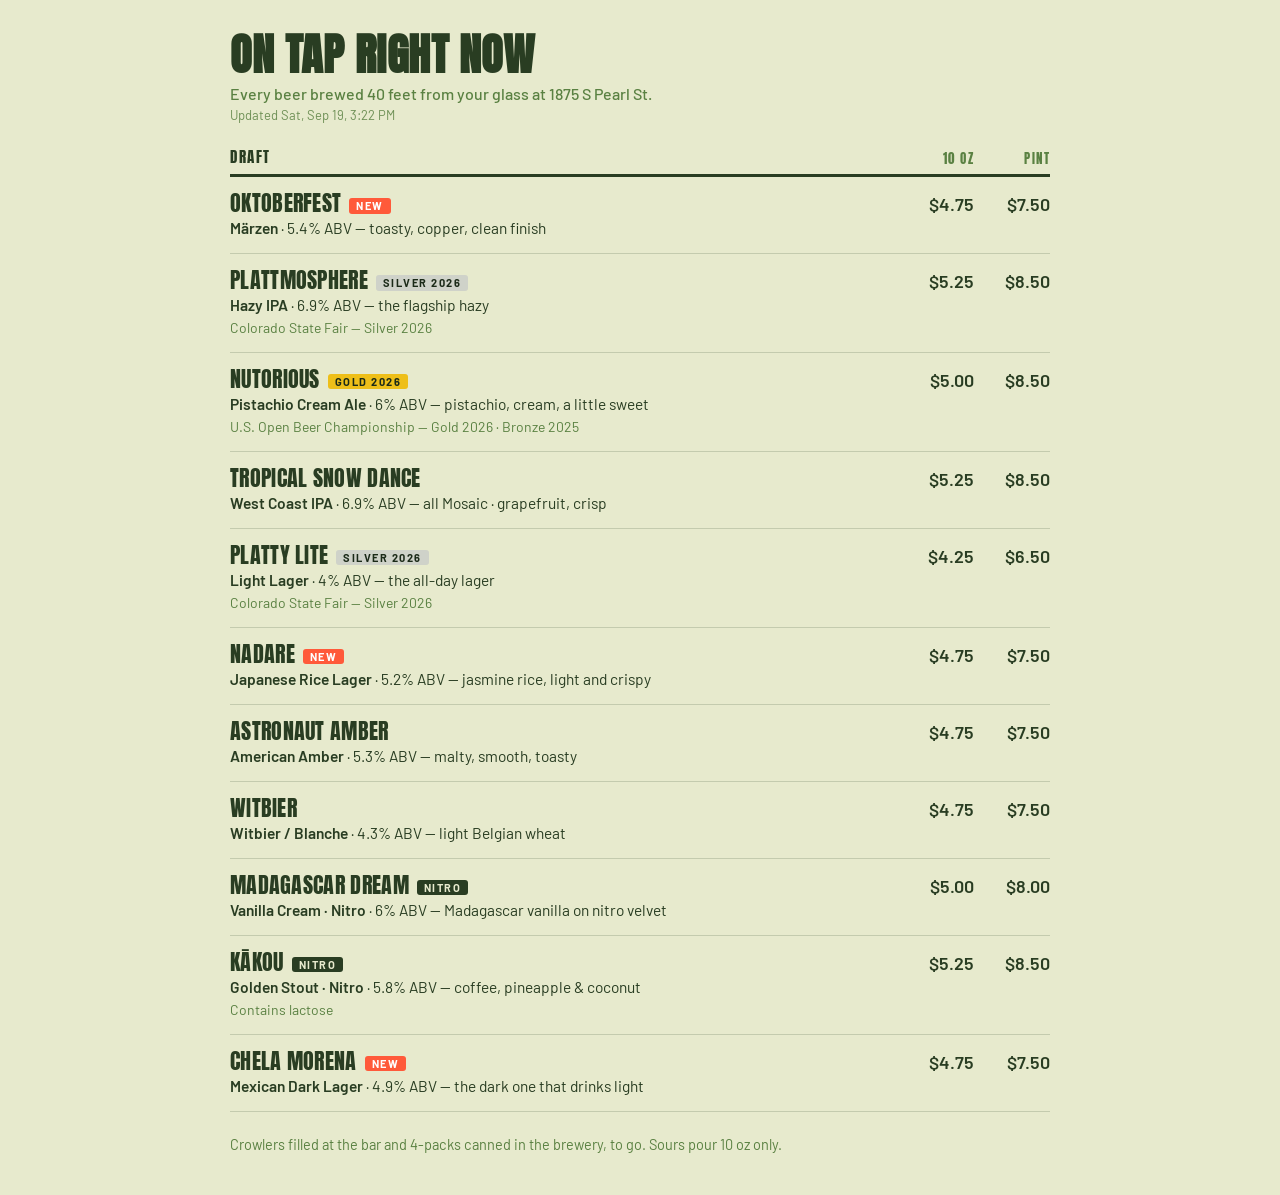
==== beerlist.html @ 05b72075 "site: beerlist.html - embeddable tap list for plattparkbrewing.com, reads beers.json" ====
<!DOCTYPE html><html lang="en"><head>
<meta charset="utf-8"><meta name="viewport" content="width=device-width, initial-scale=1">
<title>Platt Park Brewing Co. — On Tap</title>
<meta name="robots" content="noindex">
<!-- Embeddable tap list for plattparkbrewing.com. Reads beers.json — the same file the wall and the QR menu read.
     Never edit beer data here: edit beers.json (Computa / taps-admin).
     Options: ?embed (no outer padding, transparent page, posts its height to the parent for the iframe)
              ?bg=cream|transparent   ?title=0 hides the heading -->
<style>
@font-face{font-family:'Anton';src:url(fonts/anton.woff2) format('woff2');font-display:swap}
@font-face{font-family:'Barlow';font-weight:400;src:url(fonts/barlow-400.woff2) format('woff2');font-display:swap}
@font-face{font-family:'Barlow';font-weight:500;src:url(fonts/barlow-500.woff2) format('woff2');font-display:swap}
@font-face{font-family:'Barlow';font-weight:600;src:url(fonts/barlow-600.woff2) format('woff2');font-display:swap}
@font-face{font-family:'Barlow';font-weight:700;src:url(fonts/barlow-700.woff2) format('woff2');font-display:swap}
:root{--cream:#e7eacd;--forest:#293d22;--verm:#ff5a3a;--mustard:#eebf19;--olive:#5a8142;--ink:#1b2a18}
*{margin:0;padding:0;box-sizing:border-box}
html,body{background:var(--cream)}
body{color:var(--forest);font-family:Barlow,system-ui,sans-serif;padding:32px 5vw 40px;-webkit-font-smoothing:antialiased}
body.embed{padding:0;background:transparent}body.embed html{background:transparent}
body.bg-transparent{background:transparent}
.wrap{max-width:820px;margin:0 auto}
h1{font-family:Anton,Impact,sans-serif;font-size:clamp(30px,5vw,44px);letter-spacing:.5px;line-height:1;text-transform:uppercase;color:var(--forest)}
.sub{font-size:16px;color:var(--olive);margin:8px 0 4px;font-weight:500}
.updated{font-size:13px;color:var(--olive);opacity:.85;margin-bottom:22px}
.hd{display:grid;grid-template-columns:1fr 64px 64px;gap:12px;align-items:end;border-bottom:3px solid var(--forest);padding-bottom:6px;font-family:Anton,Impact,sans-serif;font-size:15px;letter-spacing:1.5px;text-transform:uppercase}
.hd span:nth-child(n+2){text-align:right;font-size:13px;color:var(--olive)}
.it{display:grid;grid-template-columns:1fr 64px 64px;gap:12px;align-items:start;padding:14px 0;border-bottom:1px solid rgba(41,61,34,.18)}
.it.kicked{opacity:.45}
.in{font-family:Anton,Impact,sans-serif;font-size:22px;letter-spacing:.3px;text-transform:uppercase;line-height:1.05}
.tag{display:inline-block;vertical-align:2px;margin-left:8px;font-family:Barlow,sans-serif;font-weight:700;font-size:11px;letter-spacing:1.5px;padding:2px 7px;border-radius:3px;color:var(--ink);background:var(--mustard)}
.tag.new{background:var(--verm);color:#fff}.tag.nitro{background:var(--forest);color:var(--cream)}.tag.last{background:transparent;color:var(--verm);border:1.5px solid var(--verm)}
.tag.gold{background:var(--mustard)}.tag.silver{background:#cfd2c9}.tag.bronze{background:#d59a63}
.id{font-size:15.5px;line-height:1.35;margin-top:4px;color:var(--forest)}
.id .st{font-weight:600}
.id.md{font-size:14px;color:var(--olive);margin-top:3px}
.ip{font-weight:600;font-size:18px;text-align:right;font-variant-numeric:tabular-nums;padding-top:2px}
.ip small{display:block;font-size:11px;font-weight:500;color:var(--olive);letter-spacing:1px;text-transform:uppercase}
.foot{margin-top:22px;font-size:14.5px;color:var(--olive);line-height:1.5}
.foot a{color:var(--forest);font-weight:600}
.err{padding:24px 0;font-size:16px}
@media (max-width:480px){.hd,.it{grid-template-columns:1fr 54px 54px;gap:8px}.in{font-size:19px}.ip{font-size:16px}}
</style></head>
<body>
<div class="wrap">
  <h1 id="ttl">On tap right now</h1>
  <div class="sub">Every beer brewed 40 feet from your glass at 1875 S Pearl St.</div>
  <div class="updated" id="upd">&nbsp;</div>
  <div class="hd"><span>Draft</span><span>10 oz</span><span>Pint</span></div>
  <div id="rows"><div class="err">Loading the tap list…</div></div>
  <div class="foot" id="foot">Crowlers filled at the bar and 4-packs canned in the brewery, to go. Sours pour 10 oz only.</div>
</div>
<script>
(function(){
  var q = new URLSearchParams(location.search);
  var EMBED = q.has('embed');
  if (EMBED) document.body.classList.add('embed');
  if (q.get('bg') === 'transparent') document.body.classList.add('bg-transparent');
  if (q.get('title') === '0') { document.getElementById('ttl').style.display = 'none'; }
  var SRC = (q.get('src') && /^https:\/\/plattpark\.github\.io\//.test(q.get('src'))) ? q.get('src') : 'beers.json';

  var esc = function(t){ return String(t == null ? '' : t).replace(/[&<>"]/g, function(c){ return {'&':'&amp;','<':'&lt;','>':'&gt;','"':'&quot;'}[c]; }); };
  var money = function(n){ if (n == null || n === '') return ''; var v = Number(n); if (isNaN(v)) return esc(n); return '$' + v.toFixed(2); };   /* two decimals always: the columns line up */
  var cap = function(t){ t = String(t || ''); return t.charAt(0).toUpperCase() + t.slice(1); };

  /* medals — same policy as the wall and the menu: beers.json "medals":[{comp, level, year, show}]
     show wall|menu -> printed here with the full competition name; show site -> never printed on a menu */
  var COMP = {'us open':'U.S. Open Beer Championship','state fair':'Colorado State Fair','gabf':'Great American Beer Festival','world beer cup':'World Beer Cup','brewers cup':'Colorado Brewers Cup'};
  var RANK = {gold:3, silver:2, bronze:1};
  var YEAR = new Date().getFullYear();
  var medals = function(b){
    if (Array.isArray(b.medals)) return b.medals.filter(function(m){ return m && m.level && (m.show || 'wall') !== 'site'; });
    if (b.medal) return [{comp: String(b.medalText || '').replace(/\s*(gold|silver|bronze)\s*/i, ' ').trim(), level: String(b.medal).toLowerCase(), year: b.medalYear || null, show: 'wall'}];
    return [];
  };
  var byRank = function(a, c){ return (RANK[c.level] || 0) - (RANK[a.level] || 0) || (c.year || 0) - (a.year || 0); };
  var wallMedal = function(b){ var ms = medals(b).filter(function(m){ return (m.show || 'wall') === 'wall' && (!m.year || YEAR - m.year <= 2); }); return ms.sort(byRank)[0] || null; };
  var medalLine = function(b){
    var ms = medals(b); if (!ms.length) return '';
    var groups = {}, order = [];
    ms.forEach(function(m){ var k = String(m.comp || '').toLowerCase(); if (!groups[k]) { groups[k] = []; order.push(k); } groups[k].push(m); });
    return order.map(function(k){
      var list = groups[k].slice().sort(function(a, c){ return (c.year || 0) - (a.year || 0) || byRank(a, c); });
      return esc(COMP[k] || cap(k)) + ' — ' + list.map(function(m){ return cap(m.level) + (m.year ? ' ' + m.year : ''); }).join(' · ');
    }).join(' · ');
  };

  var isNitro = function(b){ return b.nitro === true || /nitro/i.test(b.style || ''); };
  var isNew = function(b){
    if (b.tappedOn) { var d = (Date.now() - new Date(b.tappedOn).getTime()) / 864e5; return d >= 0 && d <= 3; }
    return typeof b.tappedDaysAgo === 'number' && b.tappedDaysAgo <= 3;
  };
  var isKicked = function(b){ return b.kicked === true || b.status === 'kicked' || b.status === 'sold out' || b.sold_out === true || b.off === true; };
  var isLast = function(b){ return b.lastKeg === true || b.last_keg === true || /last keg/i.test(b.sash || ''); };

  var row = function(b){
    var tags = '';
    var wm = wallMedal(b);
    if (wm) tags += '<span class="tag ' + esc(wm.level) + '">' + esc(String(wm.level).toUpperCase()) + (wm.year ? ' ' + esc(wm.year) : '') + '</span>';
    if (isNitro(b)) tags += '<span class="tag nitro">NITRO</span>';
    if (isNew(b) && !isKicked(b)) tags += '<span class="tag new">NEW</span>';
    if (isLast(b) && !isKicked(b)) tags += '<span class="tag last">LAST KEG</span>';
    if (isKicked(b)) tags += '<span class="tag last">KICKED</span>';
    var d = [];
    if (b.style) d.push('<span class="st">' + esc(b.style) + '</span>');
    if (b.abv) d.push(esc(b.abv) + '% ABV');
    var line = d.join(' · ');
    if (b.note) line += (line ? ' — ' : '') + esc(b.note);
    var ml = medalLine(b);
    var adj = Array.isArray(b.adjuncts) && b.adjuncts.length ? '<div class="id md">Contains ' + esc(b.adjuncts.join(', ')) + '</div>' : '';
    var p10 = b.sour ? '<span class="ip">' + money(b.price10) + '<small>10 oz only</small></span><span class="ip"></span>'
                     : '<span class="ip">' + money(b.price10) + '</span><span class="ip">' + money(b.price) + '</span>';
    return '<div class="it' + (isKicked(b) ? ' kicked' : '') + '"><div><div class="in">' + esc(b.name) + tags + '</div>' +
           (line ? '<div class="id">' + line + '</div>' : '') + (ml ? '<div class="id md">' + ml + '</div>' : '') + adj + '</div>' + p10 + '</div>';
  };

  var when = function(d){
    var t = d && (d.updated || d.updatedAt); if (!t) return '';
    var dt = new Date(t); if (isNaN(dt)) return '';
    try { return 'Updated ' + new Intl.DateTimeFormat('en-US', {timeZone:'America/Denver', weekday:'short', month:'short', day:'numeric', hour:'numeric', minute:'2-digit'}).format(dt); } catch (e) { return ''; }
  };

  var post = function(){ if (!EMBED || !window.parent || window.parent === window) return;
    try { window.parent.postMessage({ppbc: 'beerlist', height: document.documentElement.scrollHeight}, '*'); } catch (e) {} };

  var render = function(d){
    var el = document.getElementById('rows');
    var beers = (d && d.beers || []).filter(function(b){ return b && b.name; });
    if (!beers.length) { el.innerHTML = '<div class="err">The tap list is being updated — check back in a minute, or ask at the bar.</div>'; return; }
    el.innerHTML = beers.map(row).join('');
    document.getElementById('upd').textContent = when(d) || '';
    post();
  };

  var load = function(){
    fetch(SRC + (SRC.indexOf('?') > -1 ? '&' : '?') + 't=' + Date.now(), {cache: 'no-store'})
      .then(function(r){ if (!r.ok) throw 0; return r.json(); })
      .then(render)
      .catch(function(){ var el = document.getElementById('rows'); if (!el.querySelector('.it')) el.innerHTML = '<div class="err">The tap list is taking a moment. <a href="https://plattpark.github.io/liveboard/menu.html">Open the full menu</a>.</div>'; });
  };
  load();
  setInterval(load, 5 * 60 * 1000);           /* same cadence as the wall: a beer kicked at the bar is gone from the site within minutes */
  window.addEventListener('load', post); window.addEventListener('resize', post);
  if (document.fonts && document.fonts.ready) document.fonts.ready.then(post);
})();
</script>
</body></html>
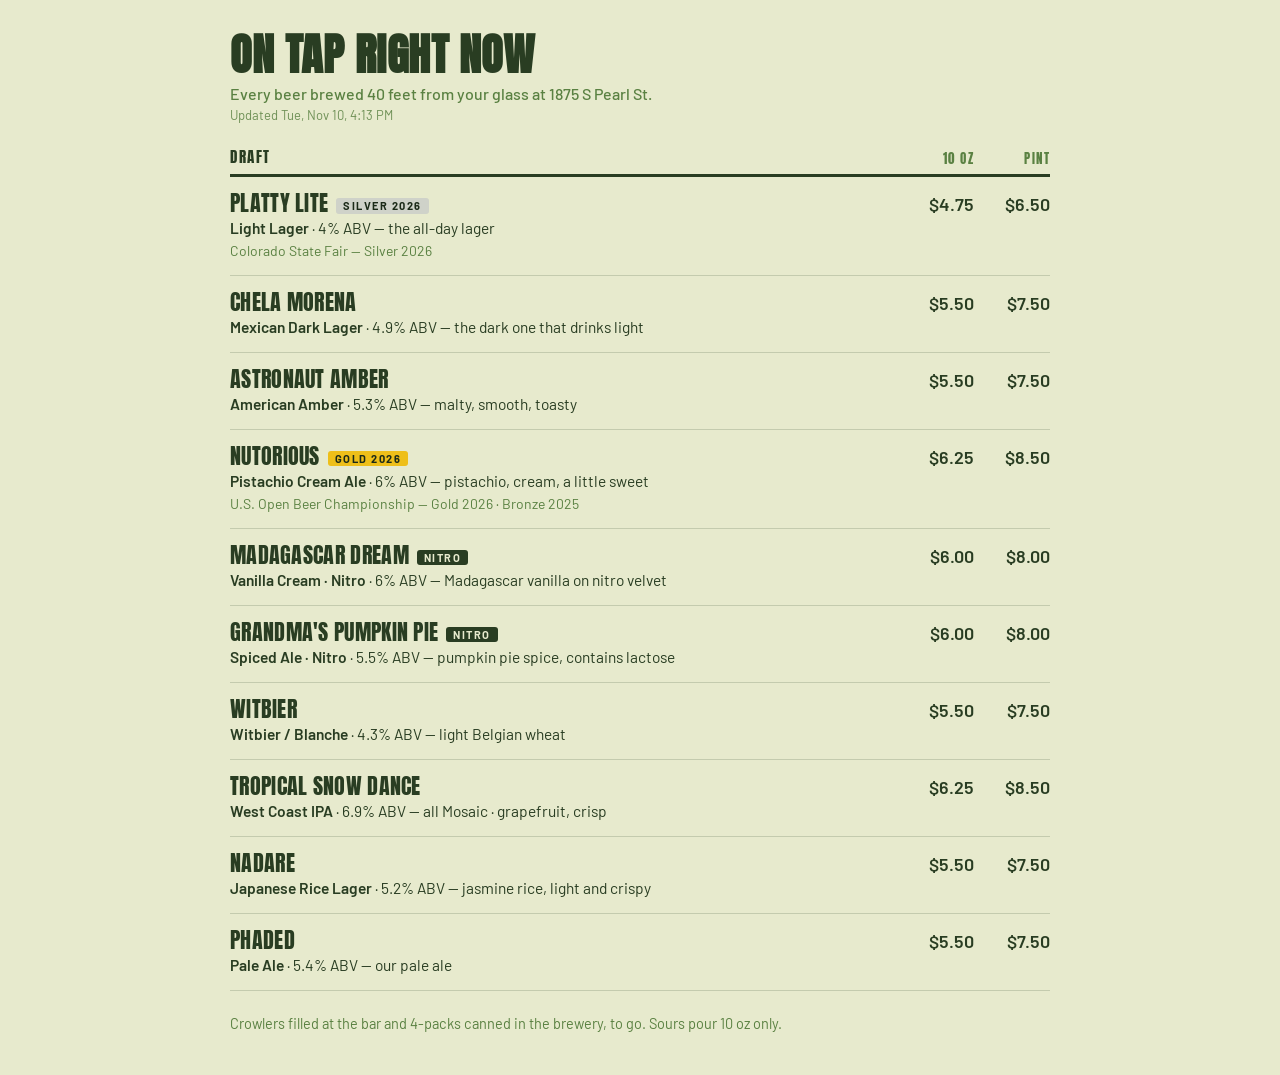
==== commit 8b39bcd9: "menu: Nov 10 changes, phone layout, tap list NEW rule Veggie Slopper, Pearl Street Chop in, Greek sa" ====
--- a/beerlist.html
+++ b/beerlist.html
@@ -86,8 +86,9 @@
 
   var isNitro = function(b){ return b.nitro === true || /nitro/i.test(b.style || ''); };
   var isNew = function(b){
-    if (b.tappedOn) { var d = (Date.now() - new Date(b.tappedOn).getTime()) / 864e5; return d >= 0 && d <= 3; }
-    return typeof b.tappedDaysAgo === 'number' && b.tappedDaysAgo <= 3;
+    // same rule as the wall: NEW for the first week after Computa stamps tappedAt
+    var t = b.tappedAt || b.tappedOn; if (!t) return false;
+    var d = (Date.now() - new Date(t).getTime()) / 864e5; return d >= 0 && d <= 7;
   };
   var isKicked = function(b){ return b.kicked === true || b.status === 'kicked' || b.status === 'sold out' || b.sold_out === true || b.off === true; };
   var isLast = function(b){ return b.lastKeg === true || b.last_keg === true || /last keg/i.test(b.sash || ''); };
